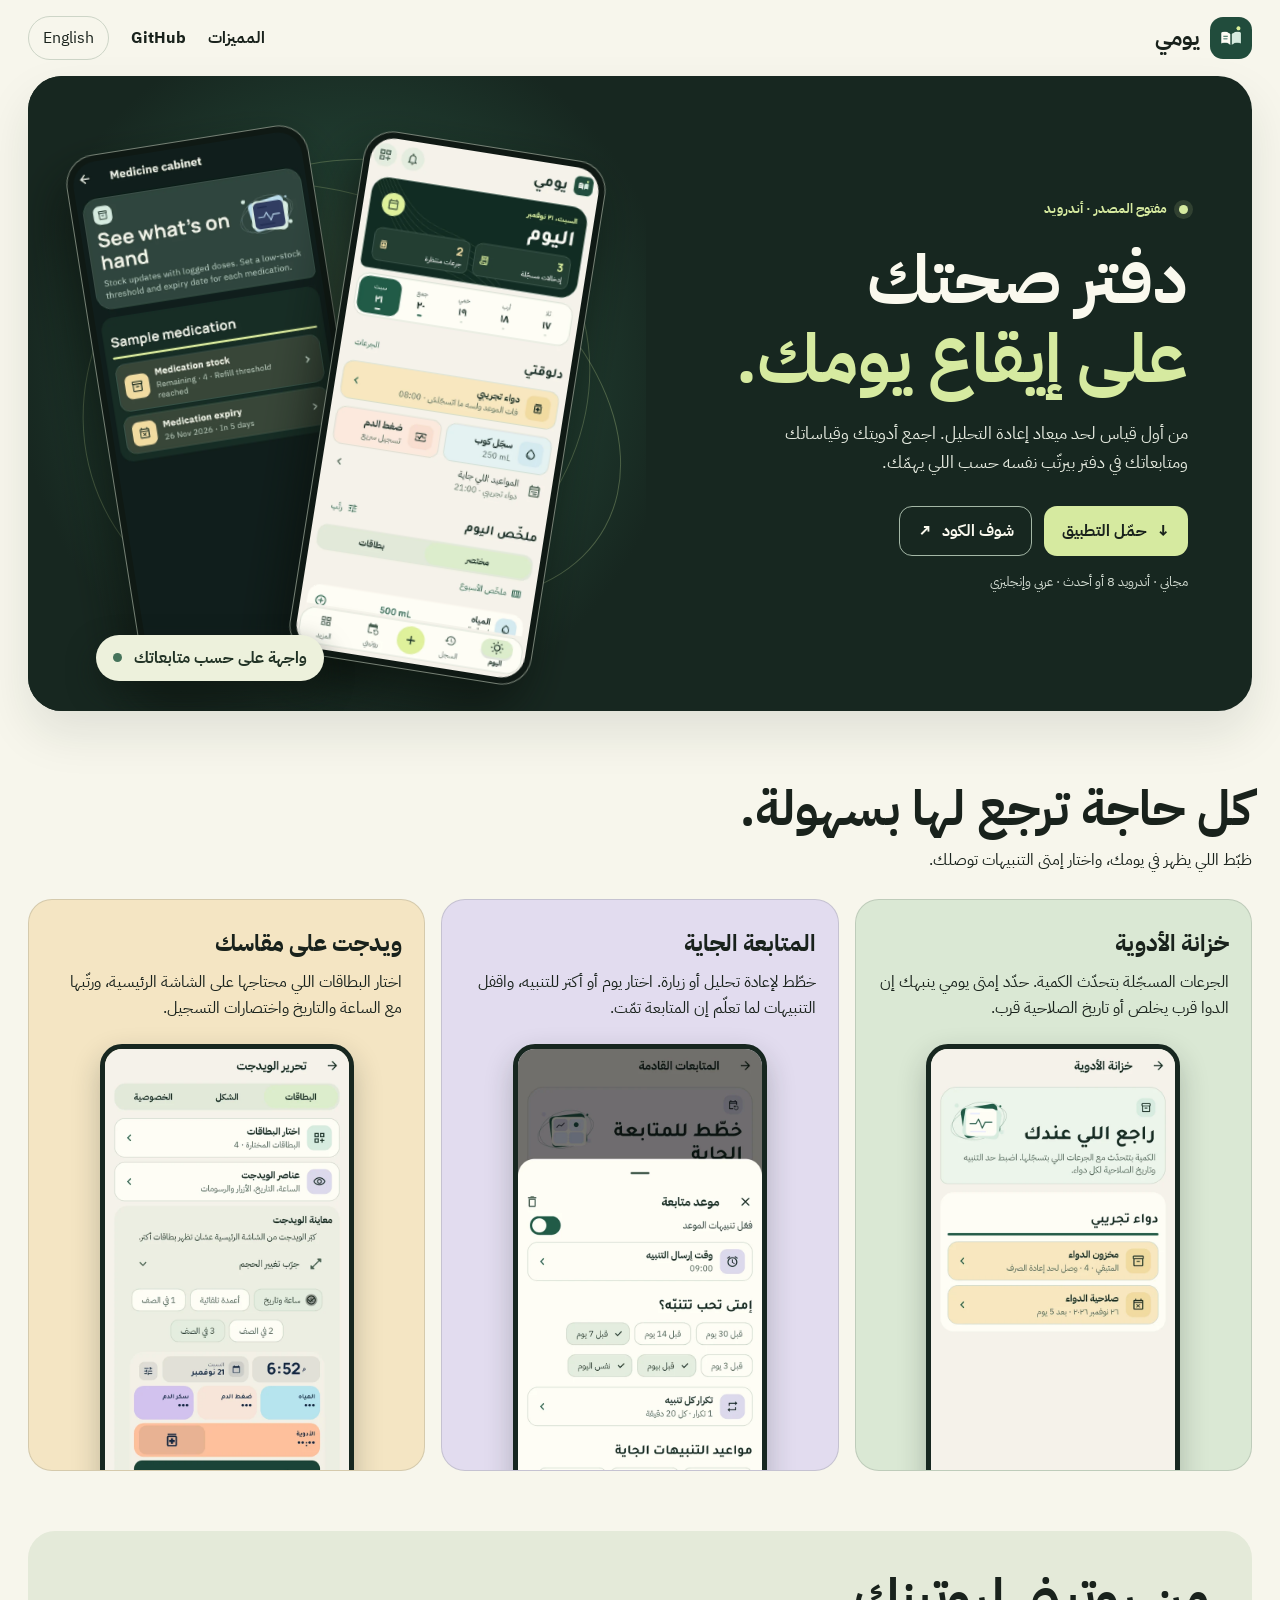
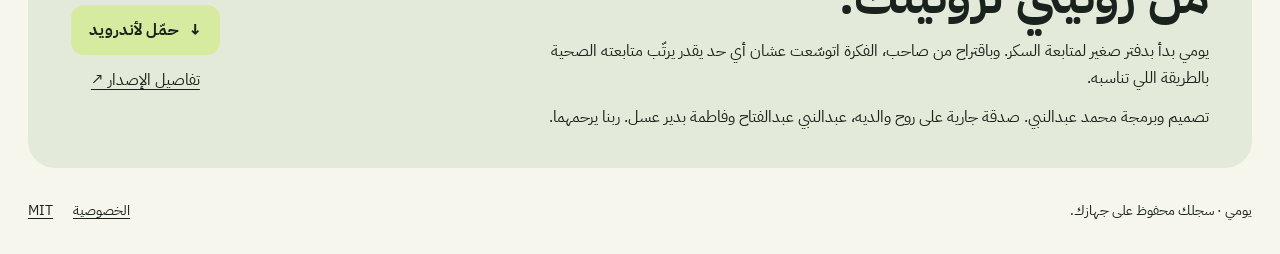
==== docs/index.html @ 5ccd0122 "Open-source Yawmi 1.4.0 with medicine cabinet and follow-up alerts" ====
<!doctype html>
<html lang="ar" dir="rtl">
<head>
  <meta charset="utf-8">
  <meta name="viewport" content="width=device-width, initial-scale=1">
  <meta name="description" content="يومي دفتر صحي مجاني ومفتوح المصدر لأندرويد. تابع قياساتك، مخزون أدويتك، ومواعيد التحاليل والزيارات.">
  <meta property="og:title" content="يومي · دفتر صحتك على إيقاع يومك">
  <meta property="og:description" content="تطبيق أندرويد مجاني ومفتوح المصدر للقياسات والأدوية والمتابعات الصحية.">
  <meta property="og:image" content="https://mohamedabdelnaby1.github.io/yawmi/media/hero.webp">
  <meta name="theme-color" content="#171f1b">
  <link rel="icon" href="media/icon.png">
  <link rel="stylesheet" href="site.css">
  <script src="site.js" defer></script>
  <title>يومي · دفتر صحتك</title>
</head>
<body>
  <a class="skip" href="#main"><span class="ar">تخطّى للمحتوى</span><span class="en">Skip to content</span></a>
  <header class="mast">
    <a class="brand" href="./"><img width="42" height="42" src="media/icon.png" alt=""><span class="ar">يومي</span><span class="en">Yawmi</span></a>
    <nav aria-label="Yawmi">
      <a href="#features"><span class="ar">المميزات</span><span class="en">Features</span></a>
      <a href="https://github.com/Mohamedabdelnaby1/yawmi">GitHub</a>
      <button class="language" type="button" aria-label="Switch language"><span class="ar" lang="en">English</span><span class="en" lang="ar">العربية</span></button>
    </nav>
  </header>
  <main id="main">
    <section class="hero" aria-labelledby="headline">
      <div class="hero-copy">
        <div class="platform"><span class="status-dot"></span><span class="ar">مفتوح المصدر · أندرويد</span><span class="en">Open source · Android</span></div>
        <h1 id="headline"><span class="ar">دفتر صحتك<br><em>على إيقاع يومك.</em></span><span class="en">Your health journal.<br><em>At your own pace.</em></span></h1>
        <p><span class="ar">من أول قياس لحد ميعاد إعادة التحليل. اجمع أدويتك وقياساتك ومتابعاتك في دفتر بيرتّب نفسه حسب اللي يهمّك.</span><span class="en">From your first reading to your next lab visit. Keep medication, measurements, and follow-ups together in a journal shaped around what you track.</span></p>
        <div class="actions">
          <a class="button primary" href="https://github.com/Mohamedabdelnaby1/yawmi/releases/latest/download/Yawmi-Android.apk"><span aria-hidden="true">↓</span><span class="ar">حمّل التطبيق</span><span class="en">Download APK</span></a>
          <a class="button secondary" href="https://github.com/Mohamedabdelnaby1/yawmi"><span class="ar">شوف الكود</span><span class="en">View source</span><span aria-hidden="true">↗</span></a>
        </div>
        <p class="compatibility"><span class="ar">مجاني · أندرويد 8 أو أحدث · عربي وإنجليزي</span><span class="en">Free · Android 8+ · Arabic and English</span></p>
      </div>
      <div class="scene">
        <div class="orbit orbit-outer"></div><div class="orbit orbit-inner"></div>
        <div class="phone phone-back"><img src="media/cabinet-en.webp" width="412" height="892" alt="Medicine cabinet in dark mode" fetchpriority="high"></div>
        <div class="phone phone-front"><img src="media/today.webp" width="412" height="892" alt="واجهة صفحة اليوم بالعربية" fetchpriority="high"></div>
        <div class="scene-note"><span class="note-pip" aria-hidden="true"></span><span class="ar">واجهة على حسب متابعاتك</span><span class="en">A home tailored to your trackers</span></div>
      </div>
    </section>

    <section class="features section" id="features">
      <div class="section-title">
        <h2><span class="ar">كل حاجة ترجع لها بسهولة.</span><span class="en">Find what you need, when you need it.</span></h2>
        <p><span class="ar">ظبّط اللي يظهر في يومك، واختار إمتى التنبيهات توصلك.</span><span class="en">Choose what shows up in your day and when reminders should reach you.</span></p>
      </div>
      <div class="feature-grid">
        <article class="feature feature-stock">
          <h3><span class="ar">خزانة الأدوية</span><span class="en">Medicine cabinet</span></h3>
          <p><span class="ar">الجرعات المسجّلة بتحدّث الكمية. حدّد إمتى يومي ينبهك إن الدوا قرب يخلص أو تاريخ الصلاحية قرب.</span><span class="en">Logged doses update your stock. Set a low-stock threshold and choose when to get expiry reminders.</span></p>
          <img loading="lazy" width="412" height="892" src="media/cabinet.webp" alt="خزانة الأدوية والكمية المتبقية · Medicine cabinet and remaining stock">
        </article>
        <article class="feature feature-follow">
          <h3><span class="ar">المتابعة الجاية</span><span class="en">Your next follow-up</span></h3>
          <p><span class="ar">خطّط لإعادة تحليل أو زيارة. اختار يوم أو أكتر للتنبيه، واقفل التنبيهات لما تعلّم إن المتابعة تمّت.</span><span class="en">Plan a repeat test or appointment. Choose alert days and clear the reminders when the follow-up is complete.</span></p>
          <img loading="lazy" width="412" height="892" src="media/follow-up.webp" alt="اختيار مواعيد تنبيه المتابعة · Follow-up alert scheduling">
        </article>
        <article class="feature feature-widget">
          <h3><span class="ar">ويدجت على مقاسك</span><span class="en">Widgets your way</span></h3>
          <p><span class="ar">اختار البطاقات اللي محتاجها على الشاشة الرئيسية، ورتّبها مع الساعة والتاريخ واختصارات التسجيل.</span><span class="en">Pick the cards you want on your home screen and arrange them with the clock, date, and logging shortcuts.</span></p>
          <img loading="lazy" width="412" height="892" src="media/widget.webp" alt="معاينة الويدجت والساعة والبطاقات · Widget studio preview">
        </article>
      </div>
    </section>

    <section class="story section">
      <div>
        <h2><span class="ar">من روتيني لروتينك.</span><span class="en">From my routine to yours.</span></h2>
        <p><span class="ar">يومي بدأ بدفتر صغير لمتابعة السكر. وباقتراح من صاحب، الفكرة اتوسّعت عشان أي حد يقدر يرتّب متابعته الصحية بالطريقة اللي تناسبه.</span><span class="en">Yawmi began as a small diabetes journal. A friend suggested opening it up so anyone could build a health routine around what they need to track.</span></p>
        <p><span class="ar">تصميم وبرمجة محمد عبدالنبي. صدقة جارية على روح والديه، عبدالنبي عبدالفتاح وفاطمة بدير عسل. ربنا يرحمهما.</span><span class="en">Designed and built by Mohamed Abdelnaby, in memory of his parents, Abdelnaby Abdelfattah and Fatma Bedeir Assal.</span></p>
      </div>
      <div class="last-actions">
        <a class="button primary" href="https://github.com/Mohamedabdelnaby1/yawmi/releases/latest/download/Yawmi-Android.apk"><span aria-hidden="true">↓</span><span class="ar">حمّل لأندرويد</span><span class="en">Download for Android</span></a>
        <a href="https://github.com/Mohamedabdelnaby1/yawmi/releases/latest"><span class="ar">تفاصيل الإصدار</span><span class="en">Release notes</span> ↗</a>
      </div>
    </section>
  </main>
  <footer>
    <span class="ar">يومي · سجلك محفوظ على جهازك.</span><span class="en">Yawmi · Your journal stays on your device.</span>
    <a href="privacy.html"><span class="ar">الخصوصية</span><span class="en">Privacy</span></a>
    <a href="https://github.com/Mohamedabdelnaby1/yawmi/blob/main/LICENSE">MIT</a>
  </footer>
</body>
</html>
---- docs/site.css ----
@font-face{font-family:Plex;src:url(media/plex.woff2) format("woff2");font-weight:400;font-display:swap}
@font-face{font-family:Plex;src:url(media/plex-bold.woff2) format("woff2");font-weight:700;font-display:swap}
@font-face{font-family:Manrope;src:url(media/manrope.woff2) format("woff2");font-weight:200 800;font-display:swap}
:root{color-scheme:light;--ink:#19221c;--paper:#f7f6ec;--green:#183f32;--leaf:#d6eaa0;--soft:#dce5ce;--border:#cdd5c7}
*{box-sizing:border-box}
html{scroll-behavior:smooth}
html[lang="ar"] .en,html[lang="en"] .ar{display:none}
body{margin:0;background:var(--paper);color:var(--ink);font:16px/1.65 Manrope,Arial,sans-serif}
html[lang="ar"] body{font-family:Plex,Arial,sans-serif}
a{color:inherit;text-underline-offset:.22em}
button{font:inherit}
a:focus-visible,button:focus-visible{outline:3px solid #aa7330;outline-offset:5px}
.skip{position:absolute;inset-inline-start:1rem;top:.5rem;transform:translateY(-200%);background:white;color:var(--ink);padding:.6rem 1rem;z-index:5}
.skip:focus{transform:none}
.mast,.hero,.section,footer{margin-inline:auto;width:min(calc(100% - 56px),1280px)}
.mast{min-height:76px;display:flex;align-items:center;justify-content:space-between;gap:14px}
.mast nav,.brand{display:flex;align-items:center;gap:22px}
.brand{gap:11px;font-size:22px;font-weight:700;text-decoration:none}
.brand img{border-radius:13px}
.mast nav a{text-decoration:none;font-weight:700}
.language{border:1px solid var(--border);border-radius:100px;background:transparent;color:inherit;min-height:44px;padding:0 14px;cursor:pointer}
.hero{background:#172720;color:#faf9ee;border-radius:34px;min-height:635px;display:grid;grid-template-columns:1fr 1.02fr;align-items:center;isolation:isolate;position:relative;overflow:hidden;box-shadow:0 22px 48px #182c201a}
.hero-copy{padding:64px clamp(33px,5vw,84px) 60px;position:relative;z-index:2;animation:arrive .8s cubic-bezier(.2,.65,.25,1) both}
.platform{display:flex;align-items:center;gap:12px;color:var(--leaf);font-size:.83rem;font-weight:700}
.status-dot,.note-pip{width:9px;height:9px;border-radius:50%;background:var(--leaf);box-shadow:0 0 0 5px #d6eaa023}
h1,h2,h3,p{margin:0}
h1{font-size:clamp(3rem,5.35vw,5.55rem);line-height:1.07;letter-spacing:-.075em;margin:20px 0 21px;font-weight:800}
html[lang="ar"] h1{letter-spacing:0;line-height:1.15}
h1 em{font-style:normal;color:var(--leaf)}
.hero-copy>p{max-width:41ch;color:#e5eadf;font-size:1.07rem}
.actions,.last-actions{display:flex;flex-wrap:wrap;align-items:center;gap:12px}
.actions{margin-top:30px}
.button{display:inline-flex;align-items:center;justify-content:center;gap:.6em;min-height:50px;padding:.66em 1.1em;border-radius:13px;text-decoration:none;font-weight:800;transition:transform .2s ease,background .2s ease}
.button:hover{transform:translateY(-2px)}
.primary{color:#19221c;background:var(--leaf)}
.primary:hover{background:#edf7c9}
.secondary{color:#faf9ee;border:1px solid #a4b7a6}
.secondary:hover{background:#ffffff13}
.hero-copy .compatibility{margin-top:15px;font-size:.8rem;color:#d4ddd3}
.scene{position:relative;align-self:stretch;min-height:570px;min-width:0;background:radial-gradient(ellipse at 52% 46%,#456149 0%,#203d30 41%,#172720 73%);direction:ltr}
.orbit{position:absolute;inset:14% 8%;border:1px solid #d7ed9e45;border-radius:50%;transform:rotate(-26deg);pointer-events:none}
.orbit-inner{inset:21% 1% 21% 9%;transform:rotate(29deg)}
.phone{position:absolute;width:clamp(160px,46%,245px);aspect-ratio:412/892;border-radius:30px;padding:6px;background:#0f1914;border:1px solid #dfead97d;box-shadow:-9px 24px 48px #090e0ab0;animation:phone-in .95s cubic-bezier(.2,.65,.25,1) both;transform:translate(var(--x),var(--y)) rotate(var(--tilt))}
.phone img{display:block;width:100%;height:100%;border-radius:24px;object-fit:cover}
.phone-front{--x:0;--y:-46%;--tilt:9deg;top:49%;left:48%;z-index:1}
.phone-back{--x:0;--y:-46%;--tilt:-9deg;top:48%;left:12%;animation-delay:110ms}
.scene-note{position:absolute;z-index:2;bottom:30px;left:11%;background:#edf1dc;color:#223326;font-weight:700;display:flex;align-items:center;gap:12px;padding:10px 17px;border-radius:100px;box-shadow:0 12px 28px #111c17a0}
.scene-note .note-pip{background:#45735a;box-shadow:none}
.section{padding-block:70px 0}
.section-title{margin-bottom:25px}
h2{font-size:clamp(1.9rem,3.8vw,3.1rem);line-height:1.16;font-weight:800}
h2+p{margin-top:10px}
.feature-grid{display:grid;grid-template-columns:repeat(3,1fr);gap:16px}
.feature{min-width:0;align-content:start;display:grid;grid-template-rows:auto minmax(75px,auto) 1fr;padding:25px 22px 0;overflow:hidden;border-radius:24px;border:1px solid #17272024}
.feature h3{font-size:1.45rem;margin-bottom:6px}
.feature p{max-width:36ch;margin-bottom:21px}
.feature img{width:min(100%,254px);height:auto;justify-self:center;margin-bottom:-32%;border-radius:22px;border:5px solid #172720;box-shadow:0 12px 29px #1727203e}
.feature-stock{background:#dae8d4}
.feature-follow{background:#e2dcef}
.feature-widget{background:#f4e5c3}
.story{display:grid;grid-template-columns:1fr auto;gap:28px;align-items:center;margin-top:60px;padding:38px 43px;background:#e4ead9;border-radius:27px}
.story p{max-width:69ch;margin-top:13px}
.last-actions{flex-direction:column}
footer{display:flex;flex-wrap:wrap;gap:20px;padding-block:31px;font-size:.9rem}
footer span:first-child,footer .en{margin-inline-end:auto}
.policy{max-width:760px;padding:32px 0 60px}
.policy article+article{margin-top:40px}
.policy h1{font-size:2.8rem}
.policy p{margin-top:12px}
@keyframes arrive{from{opacity:0;transform:translateY(15px)}to{opacity:1;transform:none}}
@keyframes phone-in{from{opacity:0;transform:translate(var(--x),calc(var(--y) + 32px)) rotate(0deg)}to{opacity:1;transform:translate(var(--x),var(--y)) rotate(var(--tilt))}}
@media(max-width:1050px){.hero{min-height:560px}.scene{min-height:500px}.phone{width:43%}.feature{padding-inline:16px}}
@media(max-width:760px){
  .mast,.hero,.section,footer{width:calc(100% - 32px)}
  .mast nav{gap:13px}
  .mast nav a:first-child{display:none}
  .hero{grid-template-columns:1fr;border-radius:24px}
  .hero-copy{padding:36px 24px 10px}
  .scene{min-height:380px}
  .phone{width:min(35%,166px);border-radius:21px;padding:4px}
  .phone img{border-radius:17px}
  .phone-back{left:20%}
  .phone-front{left:48%}
  .scene-note{bottom:11px;left:6%;font-size:.81rem}
  .section{padding-block:45px 0}
  .feature-grid{grid-template-columns:1fr}
  .feature{grid-template-rows:auto auto 1fr;padding-inline:22px}
  .feature img{margin-bottom:-40%}
  .story{grid-template-columns:1fr;padding:26px 22px;margin-top:38px}
  .last-actions{align-items:flex-start}
}
@media(max-width:360px){.scene{min-height:320px}.brand{gap:7px}.mast nav{gap:8px}h1{font-size:2.7rem}}
@media(prefers-reduced-motion:reduce){*,*::before,*::after{animation:none!important;transition:none!important;scroll-behavior:auto!important}}
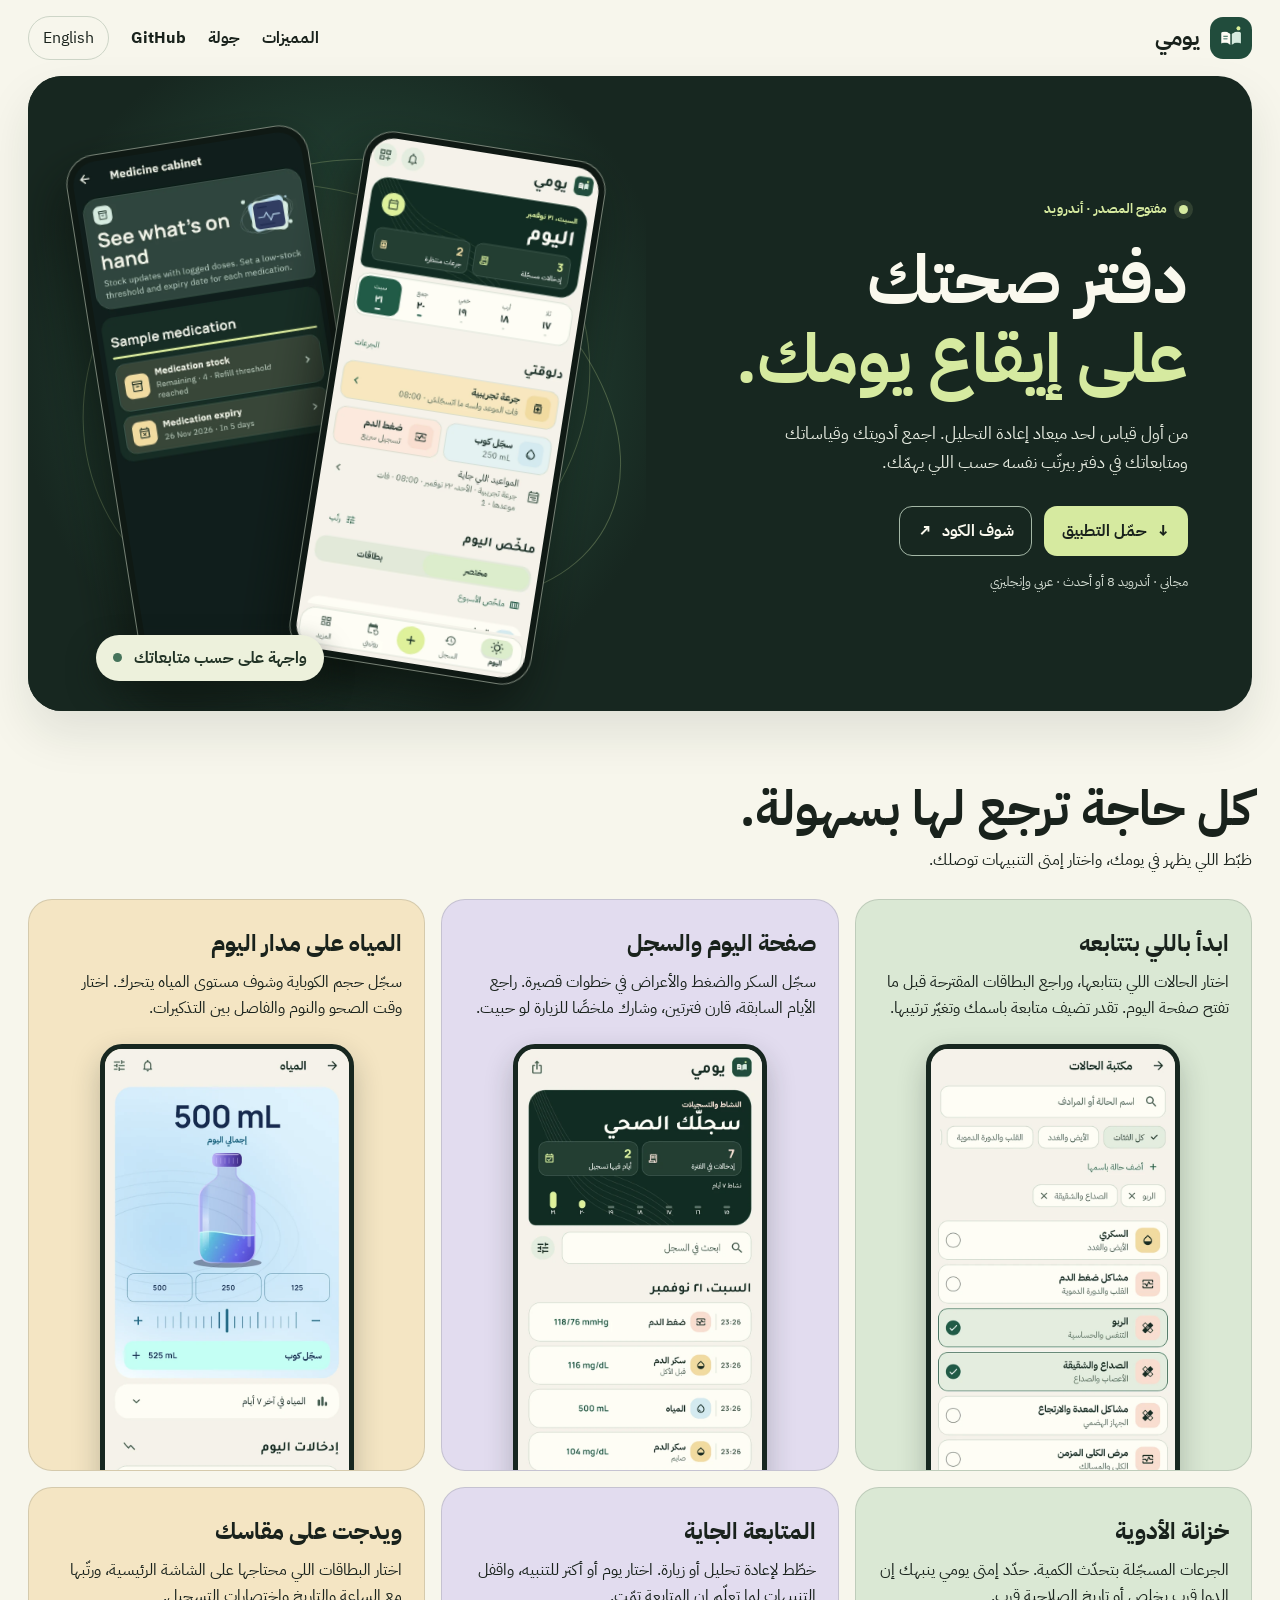
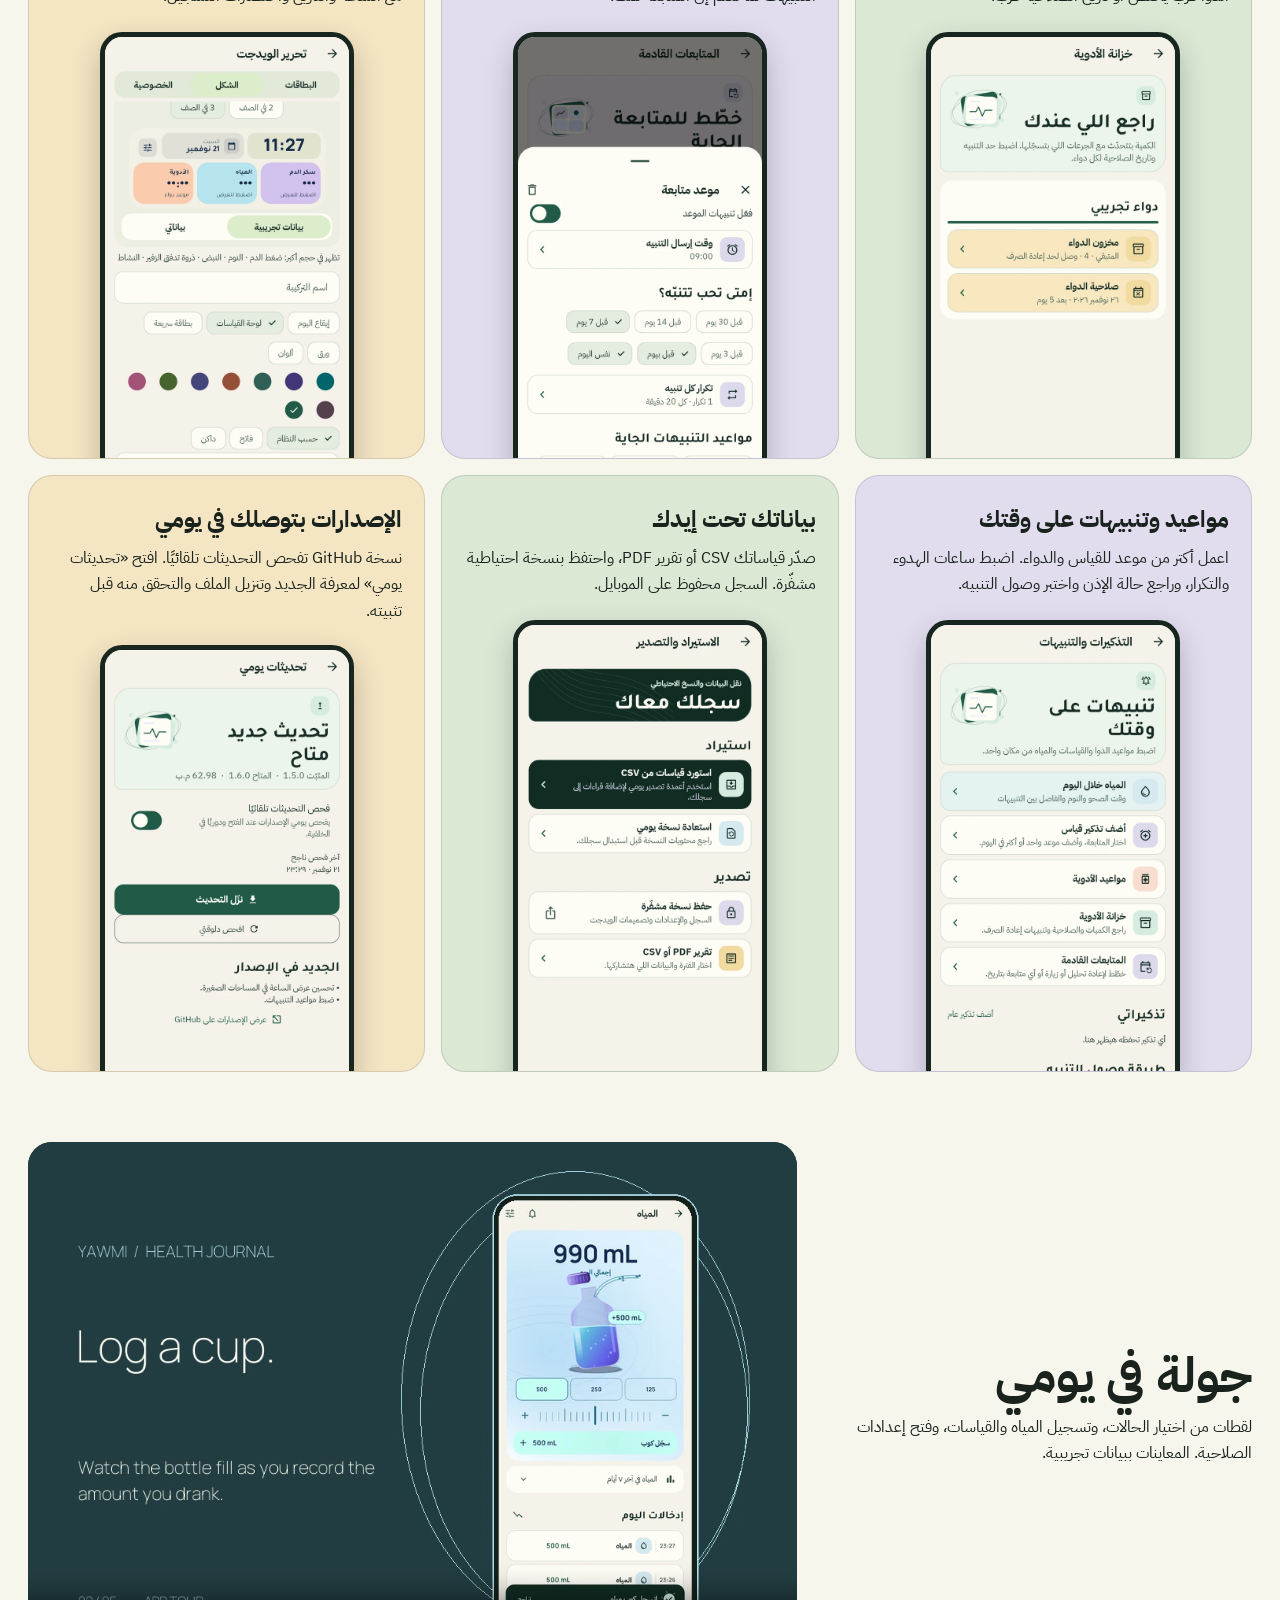
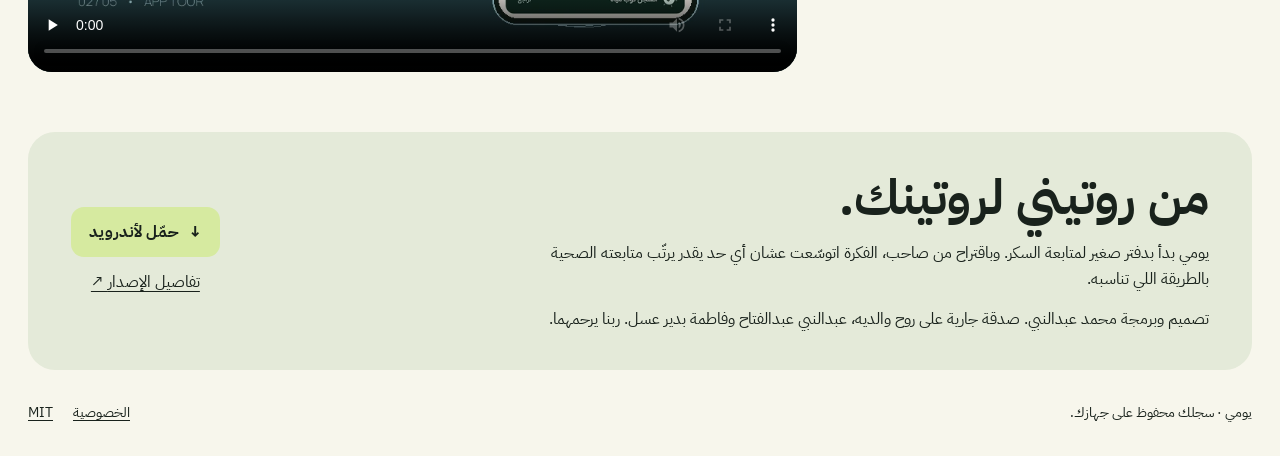
==== commit cc79500d: "Add GitHub updates, English widget clock, and full app walkthrough" ====
--- a/docs/index.html
+++ b/docs/index.html
@@ -19,6 +19,7 @@
     <a class="brand" href="./"><img width="42" height="42" src="media/icon.png" alt=""><span class="ar">يومي</span><span class="en">Yawmi</span></a>
     <nav aria-label="Yawmi">
       <a href="#features"><span class="ar">المميزات</span><span class="en">Features</span></a>
+      <a href="#demo"><span class="ar">جولة</span><span class="en">Tour</span></a>
       <a href="https://github.com/Mohamedabdelnaby1/yawmi">GitHub</a>
       <button class="language" type="button" aria-label="Switch language"><span class="ar" lang="en">English</span><span class="en" lang="ar">العربية</span></button>
     </nav>
@@ -50,6 +51,21 @@
       </div>
       <div class="feature-grid">
         <article class="feature feature-stock">
+          <h3><span class="ar">ابدأ باللي بتتابعه</span><span class="en">Start with what you track</span></h3>
+          <p><span class="ar">اختار الحالات اللي بتتابعها، وراجع البطاقات المقترحة قبل ما تفتح صفحة اليوم. تقدر تضيف متابعة باسمك وتغيّر ترتيبها.</span><span class="en">Choose your conditions, review suggested cards, and customize your dashboard. You can add your own tracker and reorder it anytime.</span></p>
+          <img loading="lazy" width="412" height="892" src="media/onboarding.webp" alt="اختيار الحالات في أول تشغيل · First-run condition picker">
+        </article>
+        <article class="feature feature-follow">
+          <h3><span class="ar">صفحة اليوم والسجل</span><span class="en">Today and the journal</span></h3>
+          <p><span class="ar">سجّل السكر والضغط والأعراض في خطوات قصيرة. راجع الأيام السابقة، قارن فترتين، وشارك ملخصًا للزيارة لو حبيت.</span><span class="en">Log glucose, blood pressure, and symptoms in a few taps. Review past days, compare periods, and share a visit summary.</span></p>
+          <img loading="lazy" width="412" height="892" src="media/history.webp" alt="سجل المتابعات الصحية · Health journal history">
+        </article>
+        <article class="feature feature-widget">
+          <h3><span class="ar">المياه على مدار اليوم</span><span class="en">Hydration during waking hours</span></h3>
+          <p><span class="ar">سجّل حجم الكوباية وشوف مستوى المياه يتحرك. اختار وقت الصحو والنوم والفاصل بين التذكيرات.</span><span class="en">Log a cup and watch the water level respond. Set waking hours and reminder spacing around your day.</span></p>
+          <img loading="lazy" width="412" height="892" src="media/hydration.webp" alt="زجاجة المياه التفاعلية · Interactive hydration tracker">
+        </article>
+        <article class="feature feature-stock">
           <h3><span class="ar">خزانة الأدوية</span><span class="en">Medicine cabinet</span></h3>
           <p><span class="ar">الجرعات المسجّلة بتحدّث الكمية. حدّد إمتى يومي ينبهك إن الدوا قرب يخلص أو تاريخ الصلاحية قرب.</span><span class="en">Logged doses update your stock. Set a low-stock threshold and choose when to get expiry reminders.</span></p>
           <img loading="lazy" width="412" height="892" src="media/cabinet.webp" alt="خزانة الأدوية والكمية المتبقية · Medicine cabinet and remaining stock">
@@ -64,7 +80,33 @@
           <p><span class="ar">اختار البطاقات اللي محتاجها على الشاشة الرئيسية، ورتّبها مع الساعة والتاريخ واختصارات التسجيل.</span><span class="en">Pick the cards you want on your home screen and arrange them with the clock, date, and logging shortcuts.</span></p>
           <img loading="lazy" width="412" height="892" src="media/widget.webp" alt="معاينة الويدجت والساعة والبطاقات · Widget studio preview">
         </article>
+        <article class="feature feature-follow">
+          <h3><span class="ar">مواعيد وتنبيهات على وقتك</span><span class="en">Reminders on your schedule</span></h3>
+          <p><span class="ar">اعمل أكتر من موعد للقياس والدواء. اضبط ساعات الهدوء والتكرار، وراجع حالة الإذن واختبر وصول التنبيه.</span><span class="en">Set multiple measurement or dose times. Adjust quiet hours and repeats, then test notifications on your device.</span></p>
+          <img loading="lazy" width="412" height="892" src="media/reminders.webp" alt="مركز التذكيرات والتنبيهات · Reminders and notification center">
+        </article>
+        <article class="feature feature-stock">
+          <h3><span class="ar">بياناتك تحت إيدك</span><span class="en">Your journal stays with you</span></h3>
+          <p><span class="ar">صدّر قياساتك CSV أو تقرير PDF، واحتفظ بنسخة احتياطية مشفّرة. السجل محفوظ على الموبايل.</span><span class="en">Export CSV or a PDF report, and keep an encrypted backup. The journal is stored on your phone.</span></p>
+          <img loading="lazy" width="412" height="892" src="media/data.webp" alt="مركز استيراد وتصدير البيانات · Data import and export">
+        </article>
+        <article class="feature feature-widget">
+          <h3><span class="ar">الإصدارات بتوصلك في يومي</span><span class="en">Updates arrive in Yawmi</span></h3>
+          <p><span class="ar">نسخة GitHub تفحص التحديثات تلقائيًا. افتح «تحديثات يومي» لمعرفة الجديد وتنزيل الملف والتحقق منه قبل تثبيته.</span><span class="en">The GitHub build checks automatically. Open Yawmi updates to see what changed, then download and verify the APK before installing.</span></p>
+          <img loading="lazy" width="412" height="892" src="media/updates.webp" alt="شاشة تحديثات يومي · Yawmi update center">
+        </article>
       </div>
+    </section>
+
+    <section class="section demo" id="demo" aria-labelledby="demo-heading">
+      <div>
+        <h2 id="demo-heading"><span class="ar">جولة في يومي</span><span class="en">See Yawmi in motion</span></h2>
+        <p><span class="ar">لقطات من اختيار الحالات، وتسجيل المياه والقياسات، وفتح إعدادات الصلاحية. المعاينات ببيانات تجريبية.</span><span class="en">Watch condition setup, water and measurement logging, and the expiry editor. The tour uses sample data.</span></p>
+      </div>
+      <video controls playsinline preload="none" poster="media/tour-poster.webp" width="1000" height="690" aria-label="Yawmi app tour">
+        <source src="media/tour.mp4" type="video/mp4">
+        <a href="media/tour.mp4">Download the app tour</a>
+      </video>
     </section>
 
     <section class="story section">
--- a/docs/site.css
+++ b/docs/site.css
@@ -58,6 +58,8 @@
 .feature-stock{background:#dae8d4}
 .feature-follow{background:#e2dcef}
 .feature-widget{background:#f4e5c3}
+.demo{display:grid;grid-template-columns:1fr minmax(0,1.8fr);align-items:center;gap:28px}
+.demo video{display:block;width:100%;height:auto;background:#172720;border-radius:24px}
 .story{display:grid;grid-template-columns:1fr auto;gap:28px;align-items:center;margin-top:60px;padding:38px 43px;background:#e4ead9;border-radius:27px}
 .story p{max-width:69ch;margin-top:13px}
 .last-actions{flex-direction:column}
@@ -86,6 +88,7 @@
   .feature-grid{grid-template-columns:1fr}
   .feature{grid-template-rows:auto auto 1fr;padding-inline:22px}
   .feature img{margin-bottom:-40%}
+  .demo{grid-template-columns:1fr}
   .story{grid-template-columns:1fr;padding:26px 22px;margin-top:38px}
   .last-actions{align-items:flex-start}
 }
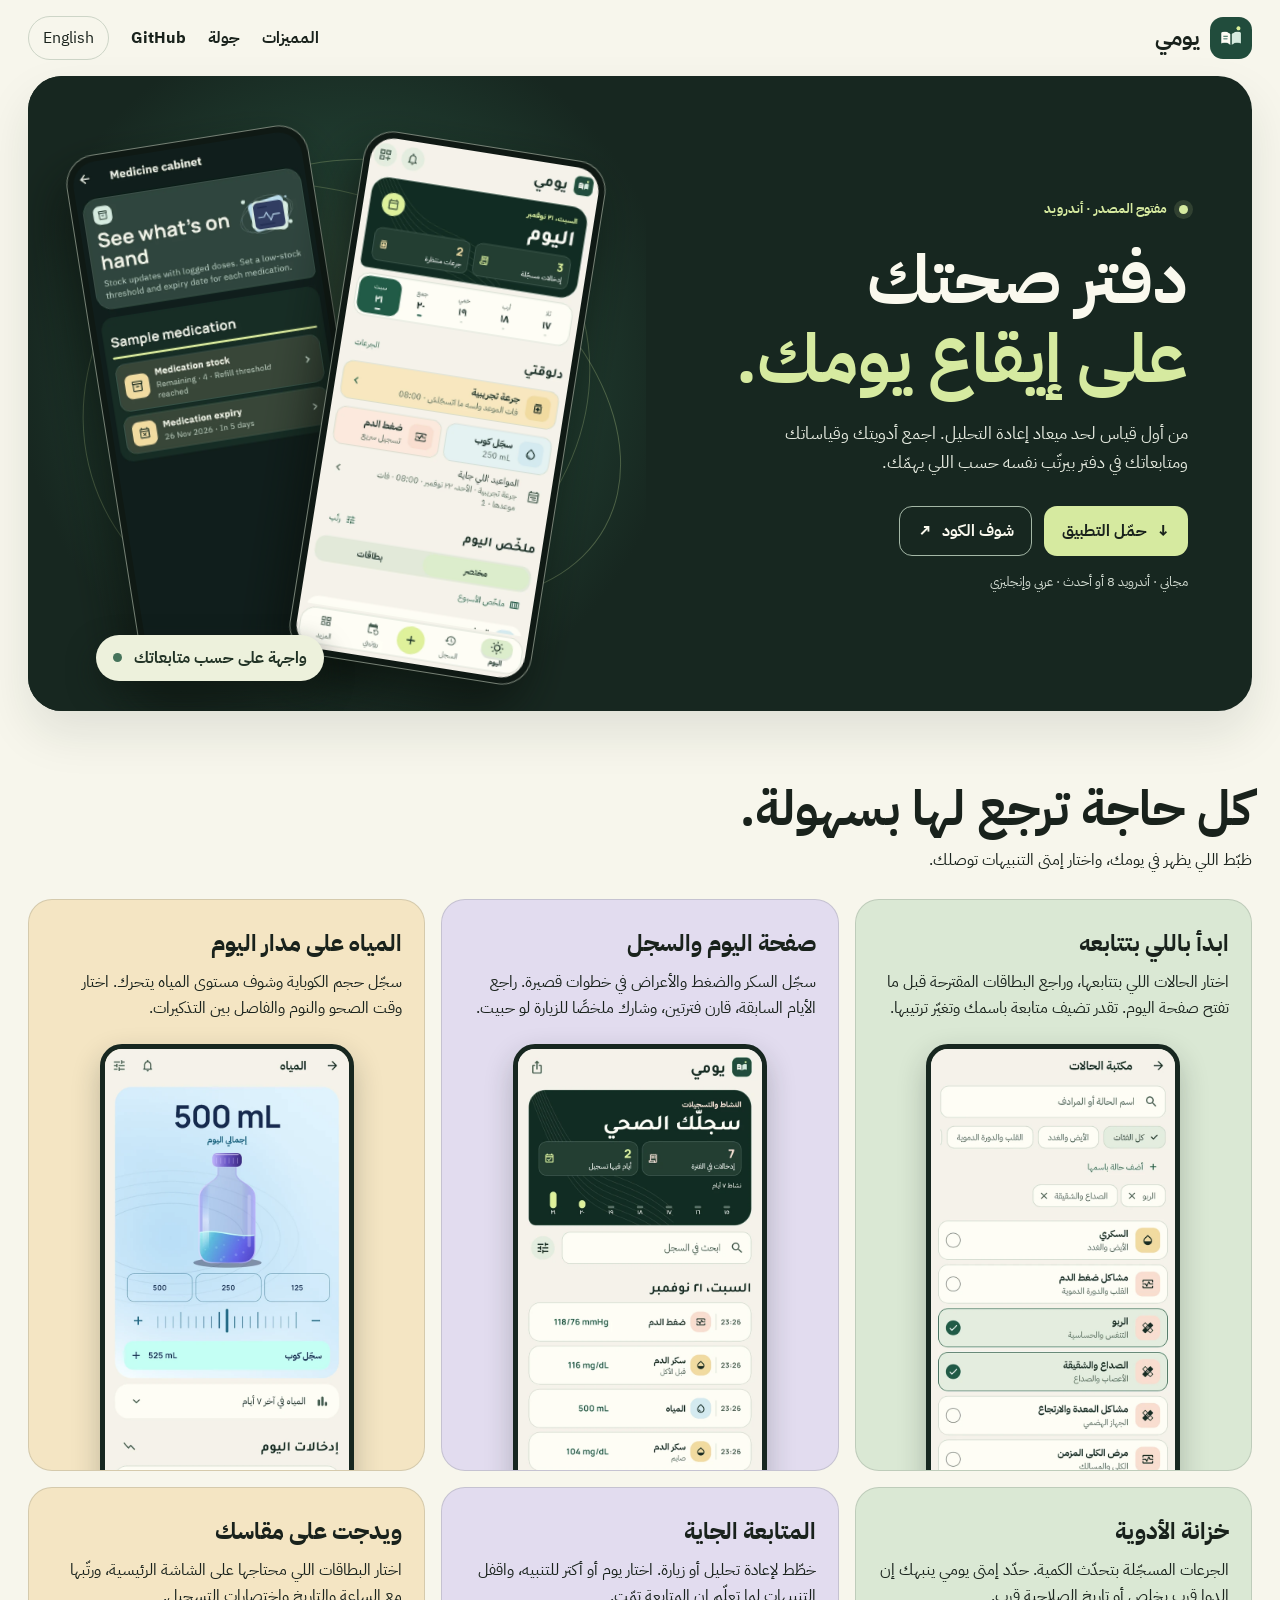
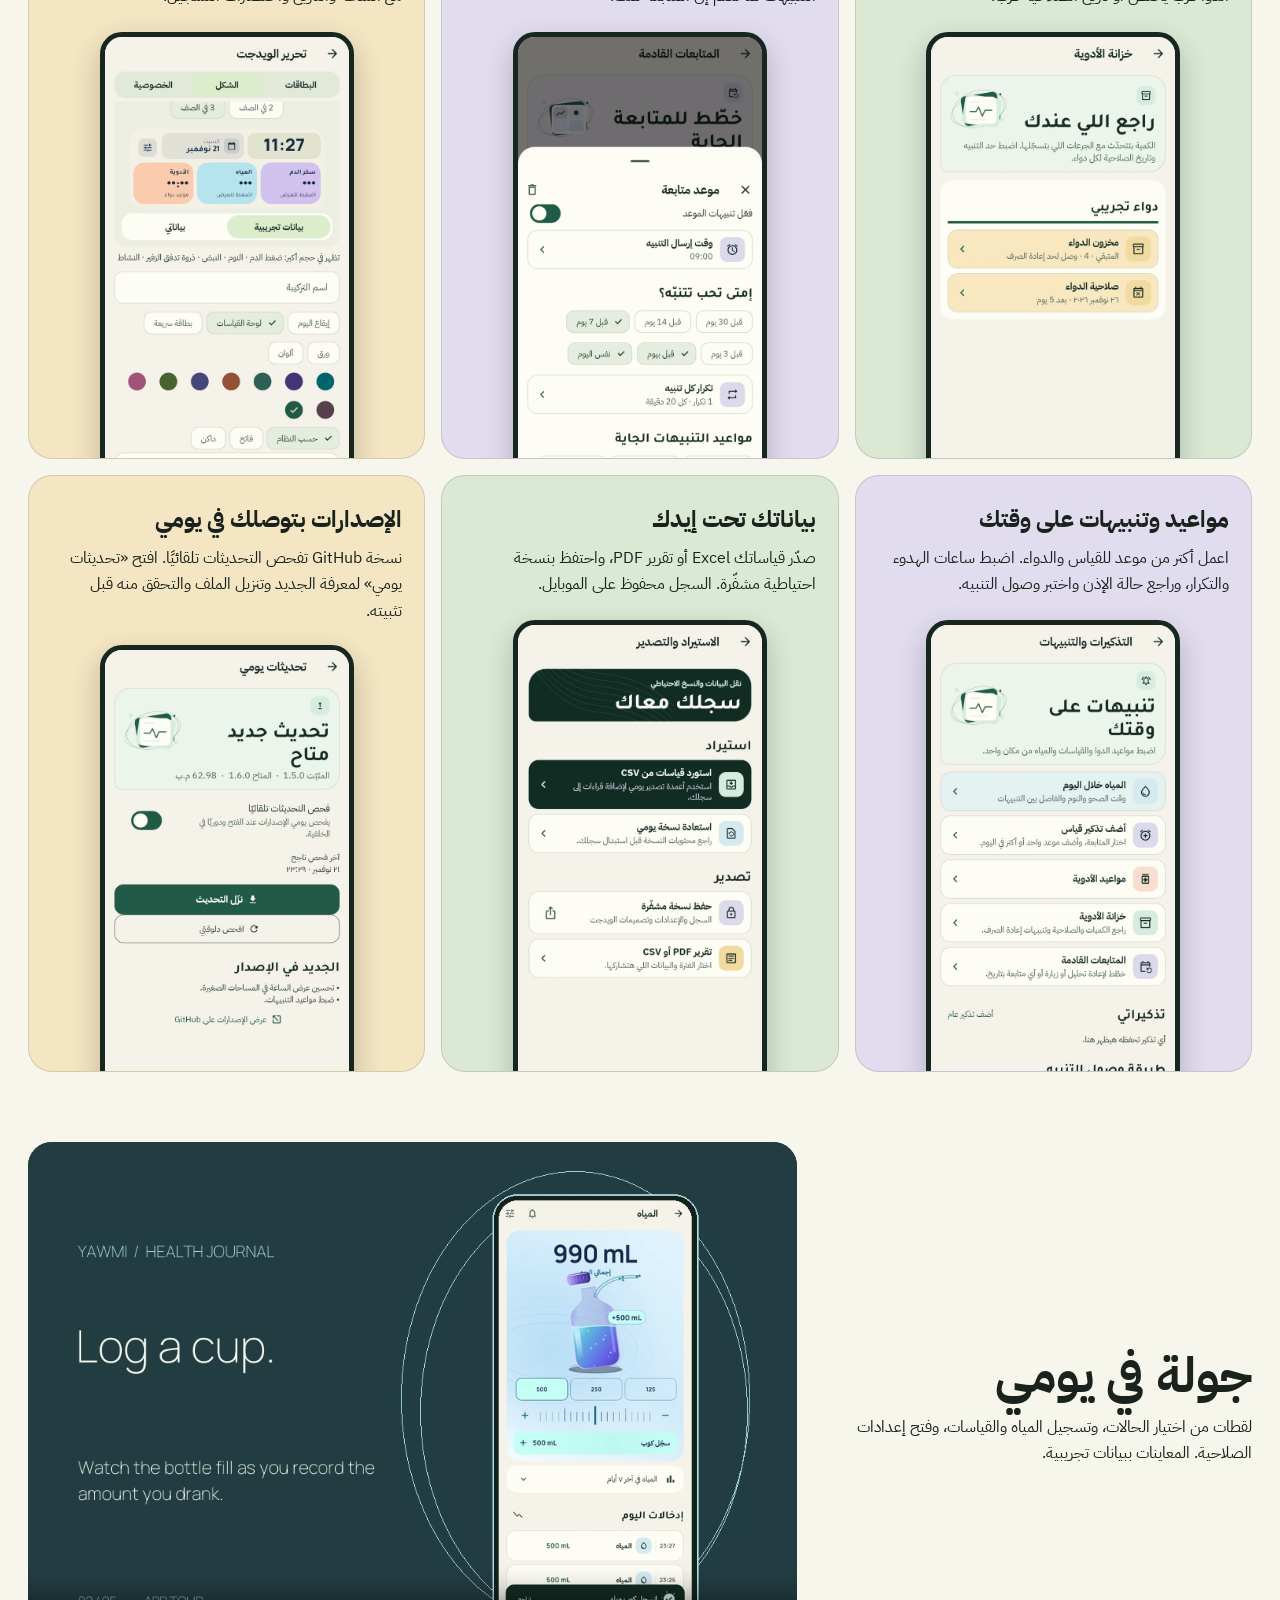
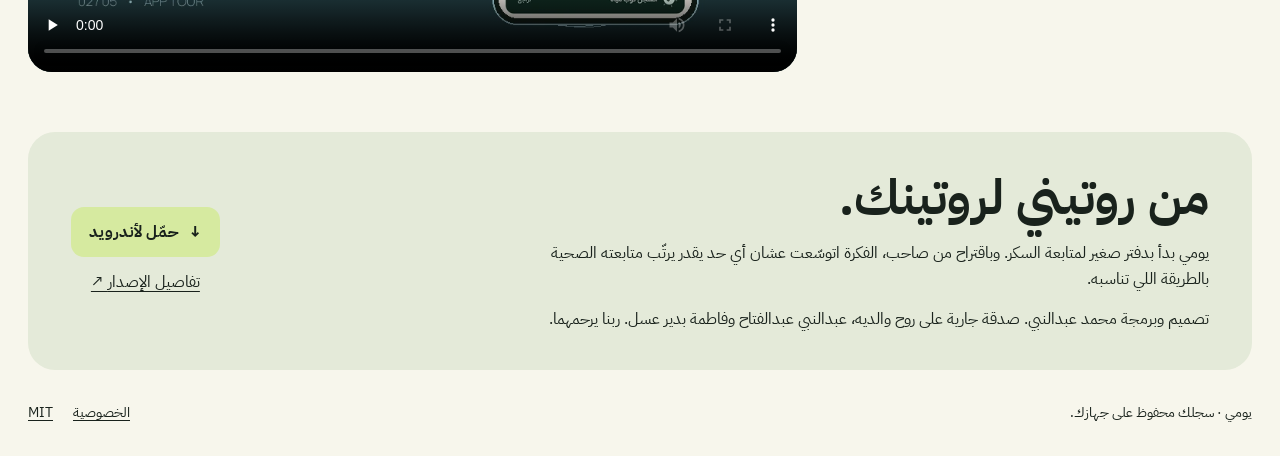
==== commit 5def5b9d: "Add care insights, clinical reports, and Egyptian Arabic wording" ====
--- a/docs/index.html
+++ b/docs/index.html
@@ -87,7 +87,7 @@
         </article>
         <article class="feature feature-stock">
           <h3><span class="ar">بياناتك تحت إيدك</span><span class="en">Your journal stays with you</span></h3>
-          <p><span class="ar">صدّر قياساتك CSV أو تقرير PDF، واحتفظ بنسخة احتياطية مشفّرة. السجل محفوظ على الموبايل.</span><span class="en">Export CSV or a PDF report, and keep an encrypted backup. The journal is stored on your phone.</span></p>
+          <p><span class="ar">صدّر قياساتك Excel أو تقرير PDF، واحتفظ بنسخة احتياطية مشفّرة. السجل محفوظ على الموبايل.</span><span class="en">Export an Excel workbook or PDF report, and keep an encrypted backup. The journal is stored on your phone.</span></p>
           <img loading="lazy" width="412" height="892" src="media/data.webp" alt="مركز استيراد وتصدير البيانات · Data import and export">
         </article>
         <article class="feature feature-widget">
